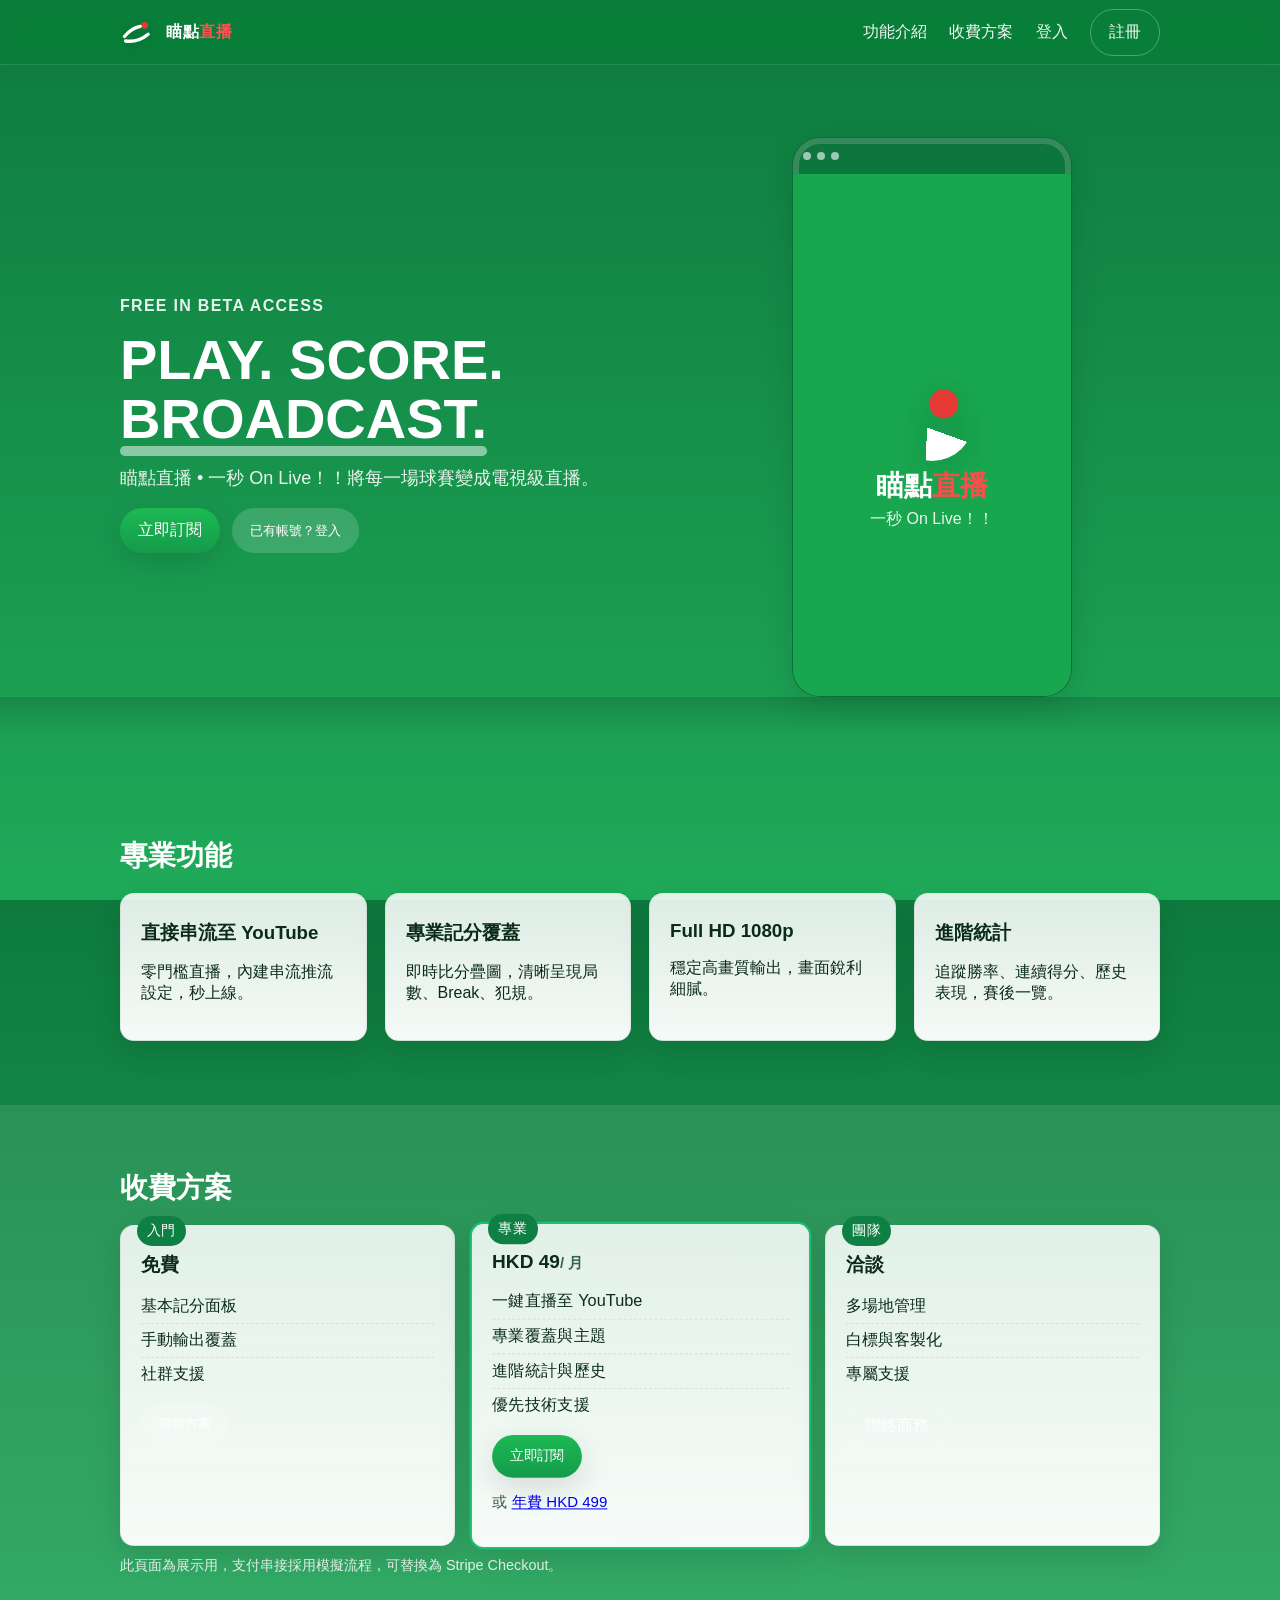
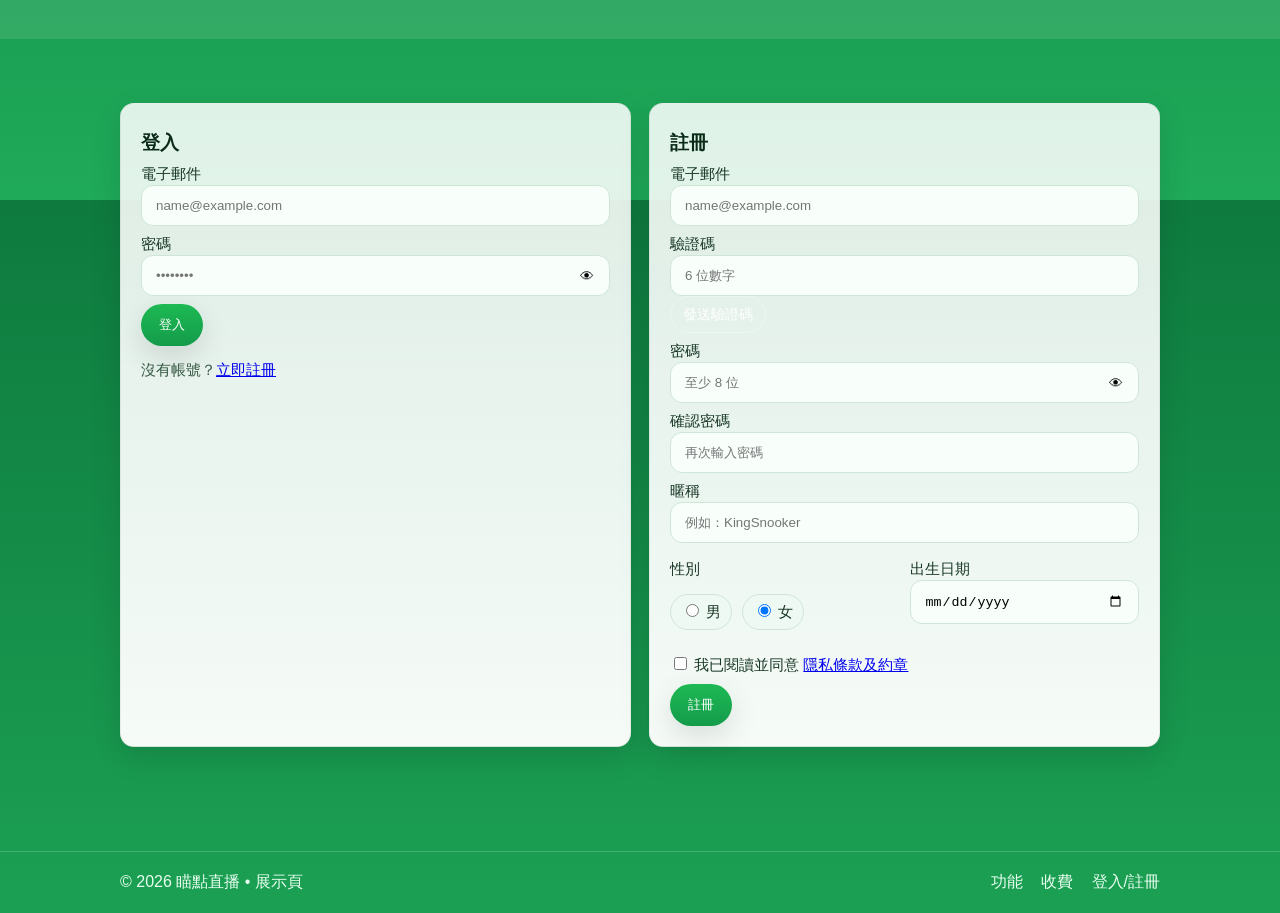
==== index.html @ d19f1be3 "feat: 初版 Landing（Hero/功能/收費/登入註冊/模擬付款）" ====
<!doctype html>
<html lang="zh-Hant">
<head>
  <meta charset="utf-8" />
  <meta name="viewport" content="width=device-width, initial-scale=1" />
  <title>瞄點直播 — 展示站</title>
  <meta name="description" content="瞄點直播，一秒 On Live！展示頁面與收費、註冊、登入介面示例" />
  <link rel="stylesheet" href="styles.css" />
</head>
<body>
  <header class="site-header">
    <div class="container nav">
      <div class="brand">
        <svg width="36" height="36" viewBox="0 0 64 64" class="logo" aria-hidden="true">
          <circle cx="44" cy="20" r="6" fill="#e53935"></circle>
          <path d="M8 40c8-10 17-16 28-18" stroke="#fff" stroke-width="6" fill="none" stroke-linecap="round"></path>
          <path d="M10 48c14 2 28-2 40-12" stroke="#fff" stroke-width="6" fill="none" stroke-linecap="round"></path>
        </svg>
        <span class="brand-name">瞄點<span class="accent">直播</span></span>
      </div>
      <nav class="links">
        <a href="#features">功能介紹</a>
        <a href="#pricing">收費方案</a>
        <a href="#auth" data-open="login">登入</a>
        <a href="#auth" data-open="register" class="btn btn-outline">註冊</a>
      </nav>
    </div>
  </header>

  <main>
    <section class="hero">
      <div class="container hero-inner">
        <div class="hero-copy">
          <p class="kicker">FREE IN BETA ACCESS</p>
          <h1 class="hero-title">PLAY. SCORE. <span class="underline">BROADCAST.</span></h1>
          <p class="subtitle">瞄點直播 • 一秒 On Live！！將每一場球賽變成電視級直播。</p>
          <div class="hero-ctas">
            <a href="#pricing" class="btn btn-primary">立即訂閱</a>
            <button class="btn btn-quiet" data-open="login">已有帳號？登入</button>
          </div>
        </div>
        <div class="hero-art">
          <div class="phone-mock">
            <div class="phone-header">
              <div class="dot"></div><div class="dot"></div><div class="dot"></div>
            </div>
            <div class="phone-screen">
              <div class="splash">
                <div class="splash-logo"></div>
                <div class="splash-title">瞄點<span>直播</span></div>
                <div class="splash-tag">一秒 On Live！！</div>
              </div>
            </div>
          </div>
        </div>
      </div>
      <div class="hero-fade"></div>
    </section>

    <section id="features" class="section">
      <div class="container">
        <h2 class="section-title">專業功能</h2>
        <div class="grid features-grid">
          <div class="card">
            <h3>直接串流至 YouTube</h3>
            <p>零門檻直播，內建串流推流設定，秒上線。</p>
          </div>
          <div class="card">
            <h3>專業記分覆蓋</h3>
            <p>即時比分疊圖，清晰呈現局數、Break、犯規。</p>
          </div>
          <div class="card">
            <h3>Full HD 1080p</h3>
            <p>穩定高畫質輸出，畫面銳利細膩。</p>
          </div>
          <div class="card">
            <h3>進階統計</h3>
            <p>追蹤勝率、連續得分、歷史表現，賽後一覽。</p>
          </div>
        </div>
      </div>
    </section>

    <section id="pricing" class="section alt">
      <div class="container">
        <h2 class="section-title">收費方案</h2>
        <div class="grid pricing-grid">
          <div class="card price">
            <div class="badge">入門</div>
            <h3>免費</h3>
            <ul class="features-list">
              <li>基本記分面板</li>
              <li>手動輸出覆蓋</li>
              <li>社群支援</li>
            </ul>
            <button class="btn btn-quiet" disabled>當前方案</button>
          </div>
          <div class="card price highlight">
            <div class="badge">專業</div>
            <h3>HKD 49<span class="unit">/ 月</span></h3>
            <ul class="features-list">
              <li>一鍵直播至 YouTube</li>
              <li>專業覆蓋與主題</li>
              <li>進階統計與歷史</li>
              <li>優先技術支援</li>
            </ul>
            <button class="btn btn-primary" data-checkout="pro-monthly">立即訂閱</button>
            <p class="subtext">或 <a href="#" data-checkout="pro-yearly">年費 HKD 499</a></p>
          </div>
          <div class="card price">
            <div class="badge">團隊</div>
            <h3>洽談</h3>
            <ul class="features-list">
              <li>多場地管理</li>
              <li>白標與客製化</li>
              <li>專屬支援</li>
            </ul>
            <a class="btn btn-outline" href="#contact" data-open="contact">聯絡商務</a>
          </div>
        </div>
        <div class="payment-note">此頁面為展示用，支付串接採用模擬流程，可替換為 Stripe Checkout。</div>
      </div>
    </section>

    <section id="auth" class="section">
      <div class="container auth-cards">
        <div class="card auth">
          <h3>登入</h3>
          <form id="login-form" autocomplete="on" novalidate>
            <label>電子郵件
              <input type="email" id="login-email" required placeholder="name@example.com" />
            </label>
            <label>密碼
              <div class="input-with-toggle">
                <input type="password" id="login-password" required placeholder="••••••••" />
                <button type="button" class="eye" data-toggle="#login-password" aria-label="顯示/隱藏密碼">👁</button>
              </div>
            </label>
            <button class="btn btn-primary" type="submit">登入</button>
            <p class="subtext">沒有帳號？<a href="#" data-open="register">立即註冊</a></p>
          </form>
        </div>
        <div class="card auth">
          <h3>註冊</h3>
          <form id="register-form" novalidate>
            <label>電子郵件
              <input type="email" id="reg-email" required placeholder="name@example.com" />
            </label>
            <label class="code-row">驗證碼
              <input type="text" id="reg-code" inputmode="numeric" pattern="\\d{6}" placeholder="6 位數字" />
              <button type="button" class="btn btn-outline small" id="send-code">發送驗證碼</button>
            </label>
            <label>密碼
              <div class="input-with-toggle">
                <input type="password" id="reg-password" required minlength="8" placeholder="至少 8 位" />
                <button type="button" class="eye" data-toggle="#reg-password" aria-label="顯示/隱藏密碼">👁</button>
              </div>
            </label>
            <label>確認密碼
              <input type="password" id="reg-password2" required placeholder="再次輸入密碼" />
            </label>
            <label>暱稱
              <input type="text" id="reg-nickname" placeholder="例如：KingSnooker" />
            </label>
            <div class="row">
              <label>性別
                <div class="choices">
                  <label class="chip"><input type="radio" name="gender" value="M" /> 男</label>
                  <label class="chip"><input type="radio" name="gender" value="F" checked /> 女</label>
                </div>
              </label>
              <label>出生日期
                <input type="date" id="reg-dob" />
              </label>
            </div>
            <label class="agree">
              <input type="checkbox" id="reg-accept" required />
              我已閱讀並同意 <a href="#" data-open="terms">隱私條款及約章</a>
            </label>
            <button class="btn btn-primary" type="submit">註冊</button>
          </form>
        </div>
      </div>
    </section>
  </main>

  <footer class="site-footer">
    <div class="container foot-inner">
      <div>© 2026 瞄點直播 • 展示頁</div>
      <div class="foot-links">
        <a href="#features">功能</a>
        <a href="#pricing">收費</a>
        <a href="#auth">登入/註冊</a>
      </div>
    </div>
  </footer>

  <div id="toast" class="toast" role="status" aria-live="polite"></div>

  <dialog id="mock-checkout" class="modal">
    <form method="dialog" class="modal-body">
      <h3>模擬付款</h3>
      <p>方案：<span id="plan-name">Pro 月費</span></p>
      <label>信用卡號
        <input placeholder="4242 4242 4242 4242" />
      </label>
      <label>有效期限
        <input placeholder="MM/YY" />
      </label>
      <label>CVC
        <input placeholder="123" />
      </label>
      <menu class="modal-actions">
        <button value="cancel" class="btn btn-quiet">取消</button>
        <button value="ok" class="btn btn-primary">付款</button>
      </menu>
    </form>
  </dialog>

  <script src="app.js"></script>
</body>
</html>
---- styles.css ----
:root{
  --bg: #0e7a3e;
  --bg2:#1faa59;
  --text:#0b2b18;
  --muted:#2d4a39;
  --surface: #ffffff;
  --accent:#e53935;
  --ring:#1db954;
  --shadow: 0 10px 30px rgba(0,0,0,.12);
  --radius: 14px;
}
*{box-sizing:border-box}
html,body{height:100%}
body{
  margin:0;
  font-family: ui-sans-serif, -apple-system, BlinkMacSystemFont, "Segoe UI", Roboto, "Noto Sans TC", "PingFang TC", "Hiragino Sans", "Microsoft JhengHei", Arial, sans-serif;
  color:#0a2616;
  background:linear-gradient(180deg, var(--bg) 0%, var(--bg2) 100%);
}
.container{max-width:1080px;margin:0 auto;padding:0 20px}
.site-header{
  position:sticky;top:0;z-index:20;
  backdrop-filter:saturate(140%) blur(10px);
  background:rgba(14,122,62,.6);
  border-bottom:1px solid rgba(255,255,255,.12);
}
.nav{display:flex;align-items:center;justify-content:space-between;height:64px}
.brand{display:flex;align-items:center;gap:10px;color:#fff;font-weight:700;letter-spacing:.5px}
.brand .logo{filter:drop-shadow(0 2px 6px rgba(0,0,0,.2))}
.brand-name .accent{color:#ff5252}
.links a{color:#fff;text-decoration:none;margin-left:18px;opacity:.95}
.links a:hover{opacity:1}
.btn{
  display:inline-flex;align-items:center;justify-content:center;
  padding:12px 18px;border-radius:999px;border:1px solid rgba(255,255,255,.3);
  background:rgba(255,255,255,.12);color:#fff;text-decoration:none;cursor:pointer
}
.btn:hover{background:rgba(255,255,255,.18)}
.btn-outline{background:transparent}
.btn-primary{
  background:linear-gradient(180deg,#1db954,#149b4a);border:none;box-shadow:var(--shadow)
}
.btn-quiet{background:rgba(255,255,255,.16);border:none}
.btn.small{padding:8px 12px;font-size:.9rem}
.hero{
  color:#fff;position:relative;padding:72px 0 36px 0;
}
.hero-inner{display:grid;gap:36px;grid-template-columns:1.2fr 1fr;align-items:center}
.kicker{opacity:.9;font-weight:700;letter-spacing:.08em}
.hero-title{font-size:56px;line-height:1.05;margin:.2em 0}
.hero-title .underline{position:relative}
.hero-title .underline:after{
  content:"";position:absolute;left:0;right:0;bottom:-6px;height:10px;background:rgba(255,255,255,.5);border-radius:8px;
}
.subtitle{opacity:.9;font-size:18px}
.hero-ctas{display:flex;gap:12px;margin-top:18px}
.hero-art{display:flex;justify-content:center}
.phone-mock{
  width:280px;height:560px;border-radius:28px;background:#0f8b47;box-shadow:var(--shadow), inset 0 0 0 6px rgba(255,255,255,.2);
  border:1px solid rgba(0,0,0,.2);overflow:hidden;
}
.phone-header{height:36px;display:flex;align-items:center;padding:0 10px;gap:6px;background:rgba(0,0,0,.15)}
.phone-header .dot{width:8px;height:8px;border-radius:50%;background:#fff;opacity:.6}
.phone-screen{height:100%;background:#18a74f;display:flex;align-items:center;justify-content:center}
.splash{color:#fff;text-align:center}
.splash-logo{width:84px;height:84px;margin:0 auto 6px auto;border-radius:50%;
  background: radial-gradient(circle at 64% 32%, var(--accent) 0 14px, transparent 15px),
              conic-gradient(from 110deg at 44% 60%, #fff 0 20%, transparent 0 100%);
  filter:drop-shadow(0 6px 20px rgba(0,0,0,.2));
}
.splash-title{font-weight:800;font-size:28px}
.splash-title span{color:#ff4d4d}
.splash-tag{opacity:.9;margin-top:4px}
.hero-fade{height:40px;background:linear-gradient(180deg,rgba(0,0,0,.15),transparent)}

.section{padding:64px 0;background:transparent}
.section.alt{background:rgba(255,255,255,.1)}
.section-title{color:#fff;font-size:28px;margin:0 0 18px}
.grid{display:grid;gap:18px}
.features-grid{grid-template-columns:repeat(4,1fr)}
.pricing-grid{grid-template-columns:repeat(3,1fr)}
.card{
  background:linear-gradient(180deg, rgba(255,255,255,.86), rgba(255,255,255,.96));
  border:1px solid rgba(0,0,0,.06);
  border-radius:var(--radius);
  box-shadow:var(--shadow);
  padding:20px;color:var(--text)
}
.card h3{margin:6px 0 8px}
.price{position:relative}
.price .badge{
  position:absolute;top:-10px;left:16px;background:#0f8043;color:#fff;
  padding:6px 10px;border-radius:999px;font-size:.85rem;letter-spacing:.02em
}
.price.highlight{transform:scale(1.02);border:2px solid #19c26c}
.price .unit{font-size:.9rem;color:#35604a;font-weight:600}
.features-list{list-style:none;padding:0;margin:12px 0}
.features-list li{padding:6px 0;border-top:1px dashed rgba(0,0,0,.08)}
.features-list li:first-child{border-top:none}
.subtext{color:#375945;font-size:.92rem}
.payment-note{color:#eaf7ef;margin-top:10px;font-size:.9rem}

.auth-cards{display:grid;grid-template-columns:1fr 1fr;gap:18px}
.auth label{display:block;font-size:.95rem;color:#193826;margin:8px 0}
.auth input[type="text"], .auth input[type="email"], .auth input[type="password"], .auth input[type="date"]{
  width:100%;padding:12px 14px;border-radius:12px;border:1px solid #cfe6d7;background:#f8fffb;
}
.input-with-toggle{position:relative}
.input-with-toggle .eye{
  position:absolute;right:10px;top:50%;transform:translateY(-50%);border:none;background:transparent;cursor:pointer;font-size:14px
}
.row{display:grid;grid-template-columns:1fr 1fr;gap:10px}
.choices{display:flex;gap:10px;margin-top:6px}
.chip{display:inline-flex;align-items:center;gap:6px;background:#eff9f3;padding:6px 10px;border-radius:999px;border:1px solid #cfe6d7}
.agree{display:flex;align-items:center;gap:8px;margin:12px 0}
.code-row{display:grid;grid-template-columns:1fr auto;gap:10px;align-items:center}

.site-footer{
  color:#e8fff0;border-top:1px solid rgba(255,255,255,.18);padding:20px 0;margin-top:40px
}
.foot-inner{display:flex;align-items:center;justify-content:space-between}
.foot-links a{color:#e8fff0;text-decoration:none;margin-left:14px}

.toast{
  position:fixed;right:16px;bottom:16px;background:#0f8043;color:#fff;padding:12px 14px;border-radius:12px;
  opacity:0;transform:translateY(8px);transition:.2s;box-shadow:var(--shadow)
}
.toast.show{opacity:1;transform:translateY(0)}

.modal{border:none;border-radius:16px;padding:0}
.modal::backdrop{background:rgba(0,0,0,.4)}
.modal-body{padding:18px 18px 12px}
.modal-body h3{margin:0 0 6px}
.modal-body label{display:block;margin:8px 0}
.modal-body input{width:100%;padding:10px 12px;border-radius:10px;border:1px solid #d7eadd}
.modal-actions{display:flex;justify-content:flex-end;gap:10px;margin-top:12px}

@media (max-width: 960px){
  .hero-inner{grid-template-columns:1fr}
  .features-grid{grid-template-columns:1fr 1fr}
  .pricing-grid{grid-template-columns:1fr}
  .auth-cards{grid-template-columns:1fr}
}
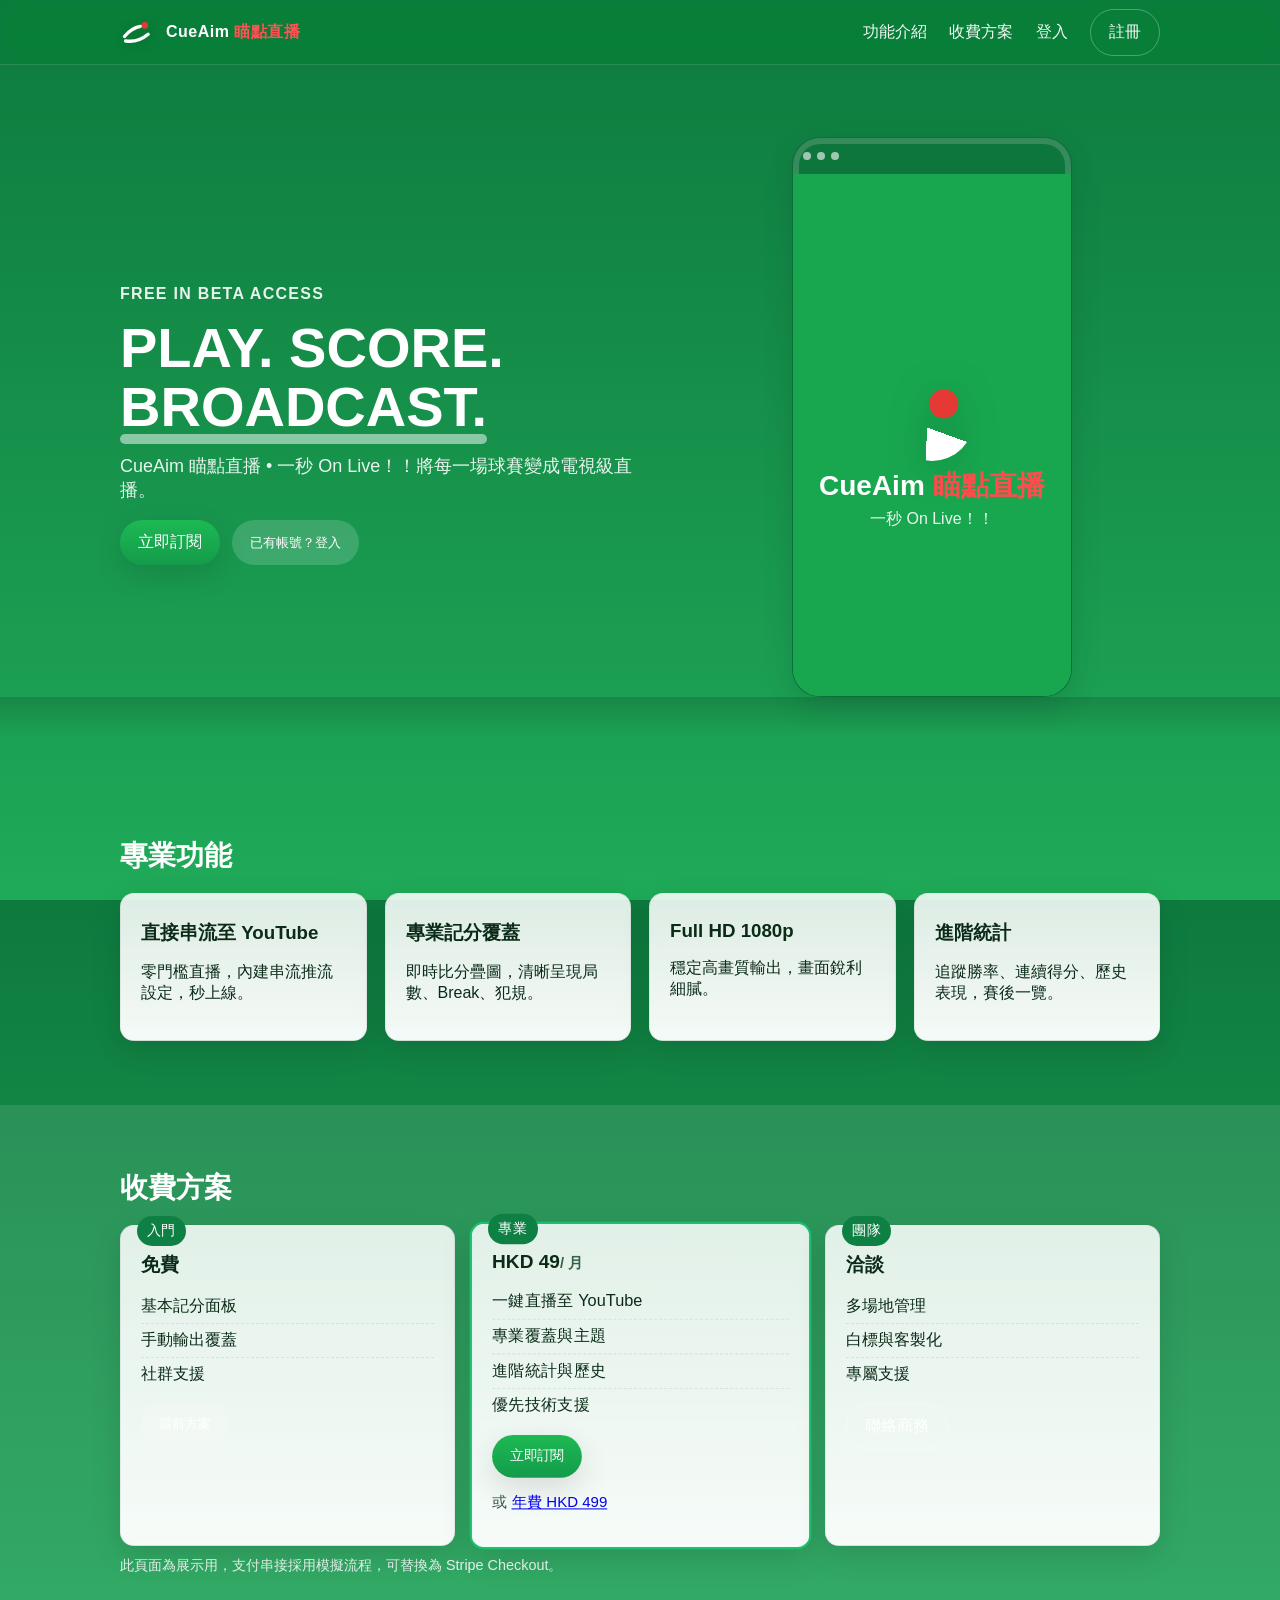
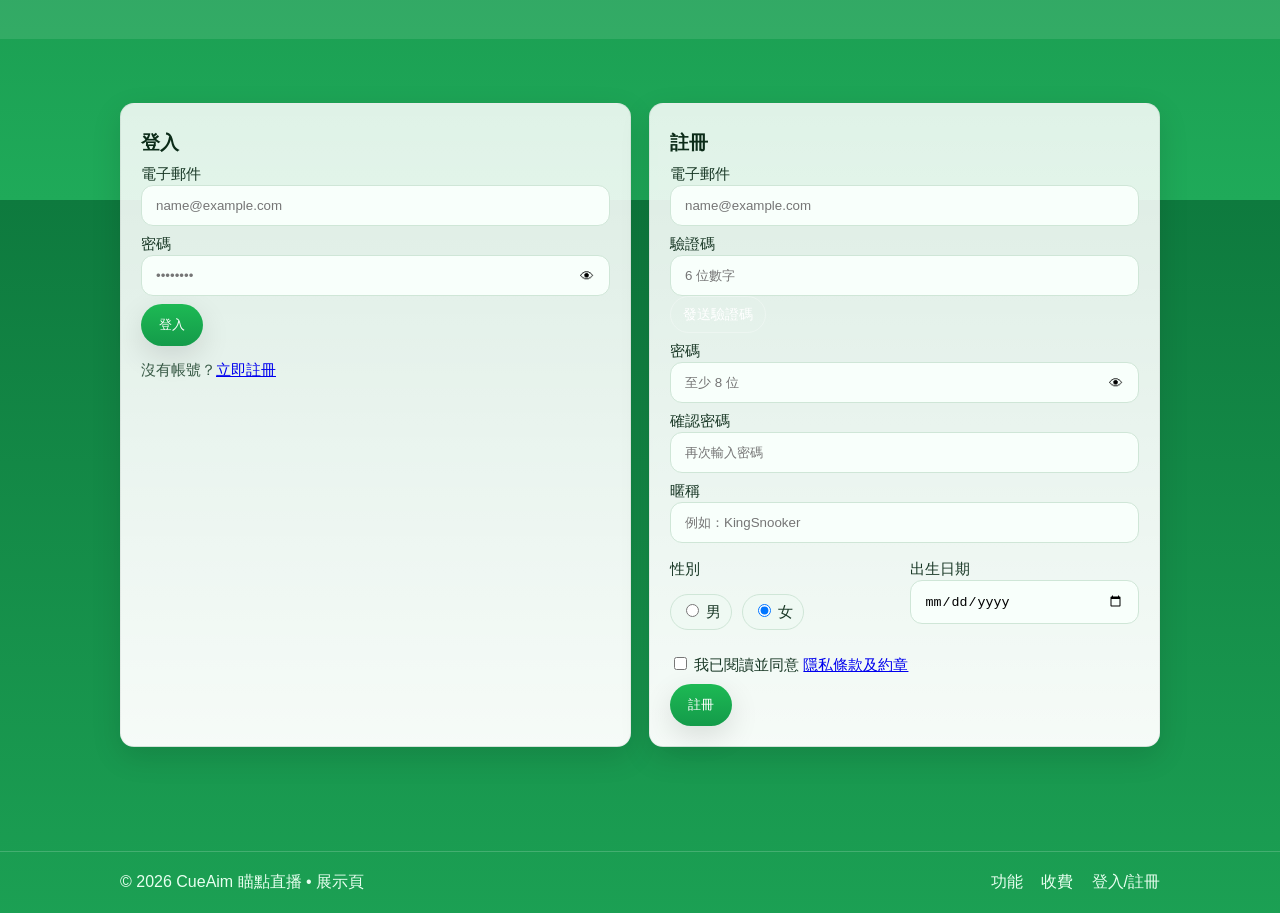
==== commit a70bccae: "feat: 品牌改為 CueAim 瞄點直播；加入高解析 PNG LOGO 載入（assets/logo.png）與 fallback" ====
--- a/index.html
+++ b/index.html
@@ -3,20 +3,21 @@
 <head>
   <meta charset="utf-8" />
   <meta name="viewport" content="width=device-width, initial-scale=1" />
-  <title>瞄點直播 — 展示站</title>
-  <meta name="description" content="瞄點直播，一秒 On Live！展示頁面與收費、註冊、登入介面示例" />
+  <title>CueAim 瞄點直播 — 展示站</title>
+  <meta name="description" content="CueAim 瞄點直播，一秒 On Live！展示頁面與收費、註冊、登入介面示例" />
   <link rel="stylesheet" href="styles.css" />
 </head>
 <body>
   <header class="site-header">
     <div class="container nav">
       <div class="brand">
-        <svg width="36" height="36" viewBox="0 0 64 64" class="logo" aria-hidden="true">
+        <img src="assets/logo.png" alt="CueAim 瞄點直播" class="logo-img" />
+        <svg width="36" height="36" viewBox="0 0 64 64" class="logo logo-svg" aria-hidden="true">
           <circle cx="44" cy="20" r="6" fill="#e53935"></circle>
           <path d="M8 40c8-10 17-16 28-18" stroke="#fff" stroke-width="6" fill="none" stroke-linecap="round"></path>
           <path d="M10 48c14 2 28-2 40-12" stroke="#fff" stroke-width="6" fill="none" stroke-linecap="round"></path>
         </svg>
-        <span class="brand-name">瞄點<span class="accent">直播</span></span>
+        <span class="brand-name">CueAim <span class="accent">瞄點直播</span></span>
       </div>
       <nav class="links">
         <a href="#features">功能介紹</a>
@@ -33,7 +34,7 @@
         <div class="hero-copy">
           <p class="kicker">FREE IN BETA ACCESS</p>
           <h1 class="hero-title">PLAY. SCORE. <span class="underline">BROADCAST.</span></h1>
-          <p class="subtitle">瞄點直播 • 一秒 On Live！！將每一場球賽變成電視級直播。</p>
+          <p class="subtitle">CueAim 瞄點直播 • 一秒 On Live！！將每一場球賽變成電視級直播。</p>
           <div class="hero-ctas">
             <a href="#pricing" class="btn btn-primary">立即訂閱</a>
             <button class="btn btn-quiet" data-open="login">已有帳號？登入</button>
@@ -46,8 +47,9 @@
             </div>
             <div class="phone-screen">
               <div class="splash">
+                <img src="assets/logo.png" alt="CueAim 瞄點直播" class="splash-logo-img" />
                 <div class="splash-logo"></div>
-                <div class="splash-title">瞄點<span>直播</span></div>
+                <div class="splash-title">CueAim <span>瞄點直播</span></div>
                 <div class="splash-tag">一秒 On Live！！</div>
               </div>
             </div>
@@ -186,7 +188,7 @@
 
   <footer class="site-footer">
     <div class="container foot-inner">
-      <div>© 2026 瞄點直播 • 展示頁</div>
+      <div>© 2026 CueAim 瞄點直播 • 展示頁</div>
       <div class="foot-links">
         <a href="#features">功能</a>
         <a href="#pricing">收費</a>
--- a/styles.css
+++ b/styles.css
@@ -27,6 +27,9 @@
 .nav{display:flex;align-items:center;justify-content:space-between;height:64px}
 .brand{display:flex;align-items:center;gap:10px;color:#fff;font-weight:700;letter-spacing:.5px}
 .brand .logo{filter:drop-shadow(0 2px 6px rgba(0,0,0,.2))}
+.logo-img{display:none;height:36px;width:auto;image-rendering:-webkit-optimize-contrast;image-rendering:crisp-edges}
+.has-logo-img .logo-img{display:block}
+.has-logo-img .logo-svg{display:none}
 .brand-name .accent{color:#ff5252}
 .links a{color:#fff;text-decoration:none;margin-left:18px;opacity:.95}
 .links a:hover{opacity:1}
@@ -63,6 +66,9 @@
 .phone-header .dot{width:8px;height:8px;border-radius:50%;background:#fff;opacity:.6}
 .phone-screen{height:100%;background:#18a74f;display:flex;align-items:center;justify-content:center}
 .splash{color:#fff;text-align:center}
+.splash-logo-img{display:none;width:120px;height:auto;margin:0 auto 6px auto;image-rendering:-webkit-optimize-contrast;image-rendering:crisp-edges}
+.has-logo-img .splash-logo-img{display:block}
+.has-logo-img .splash-logo{display:none}
 .splash-logo{width:84px;height:84px;margin:0 auto 6px auto;border-radius:50%;
   background: radial-gradient(circle at 64% 32%, var(--accent) 0 14px, transparent 15px),
               conic-gradient(from 110deg at 44% 60%, #fff 0 20%, transparent 0 100%);
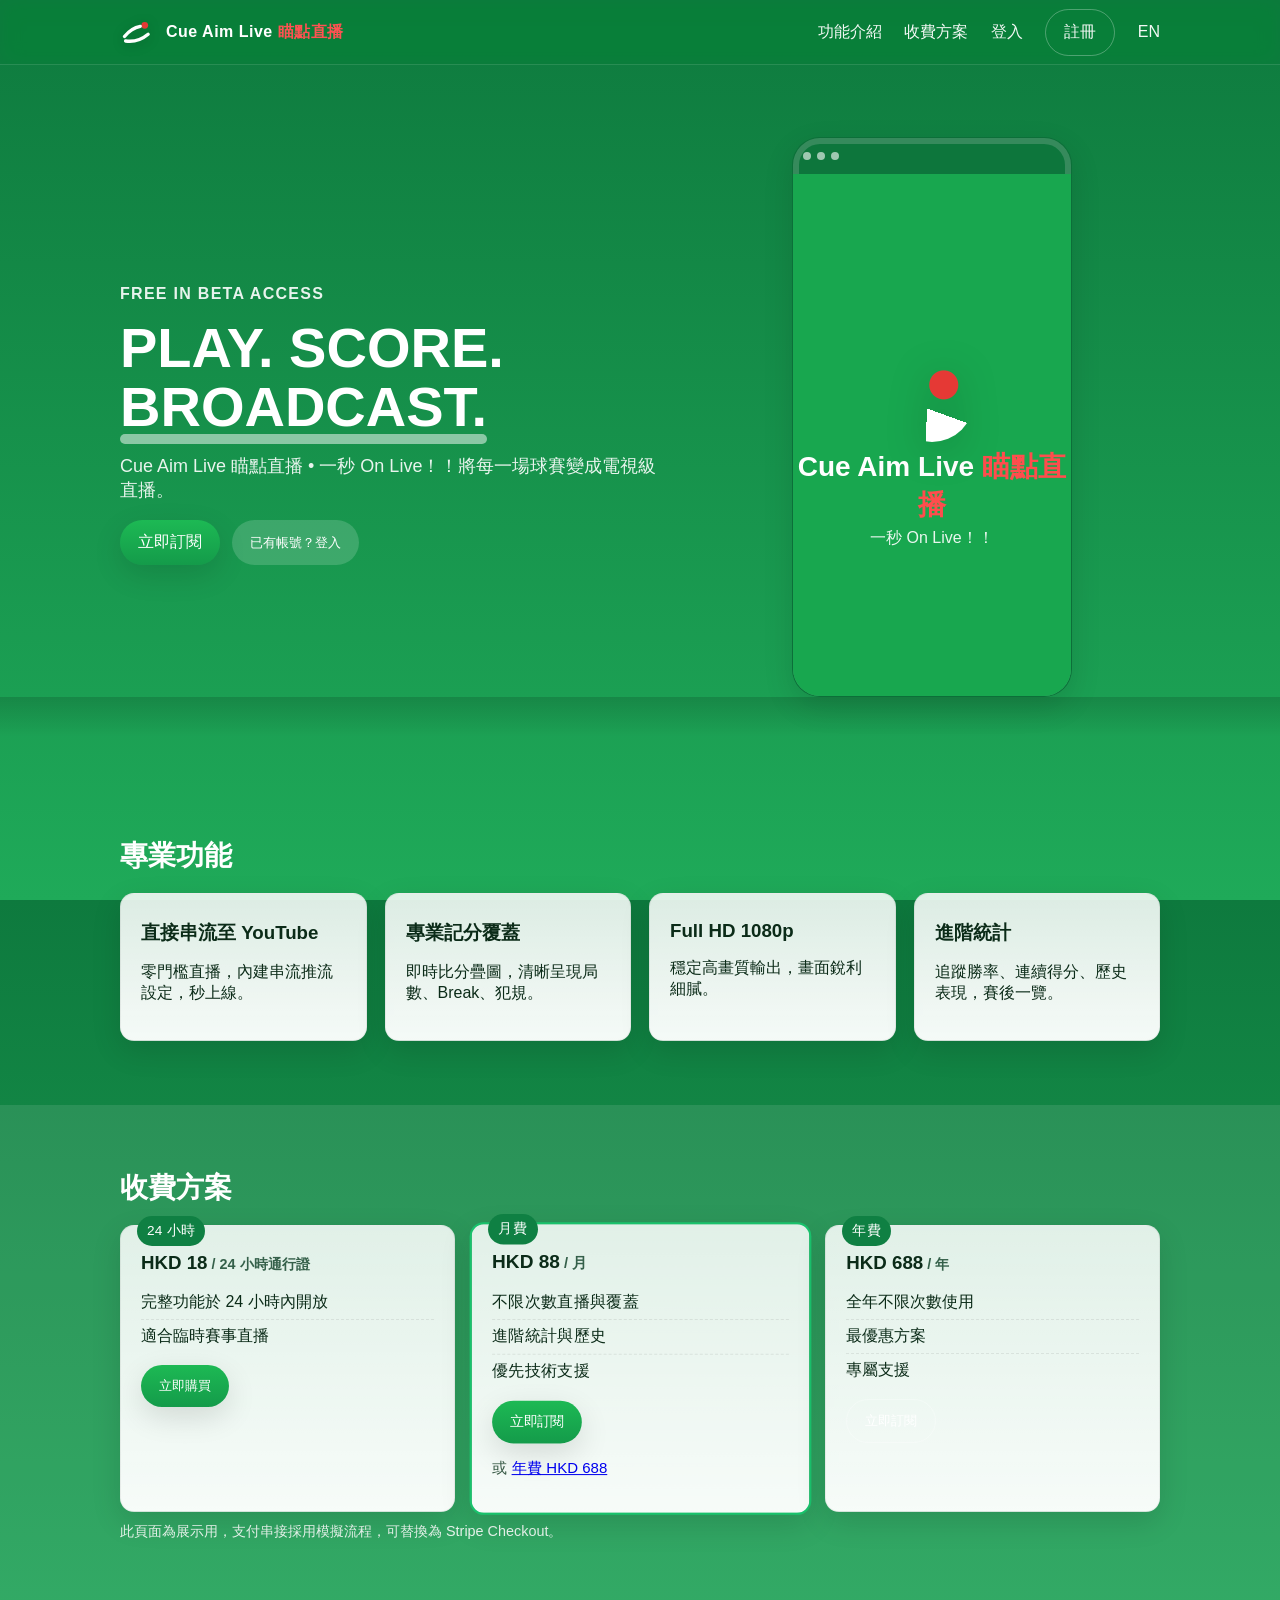
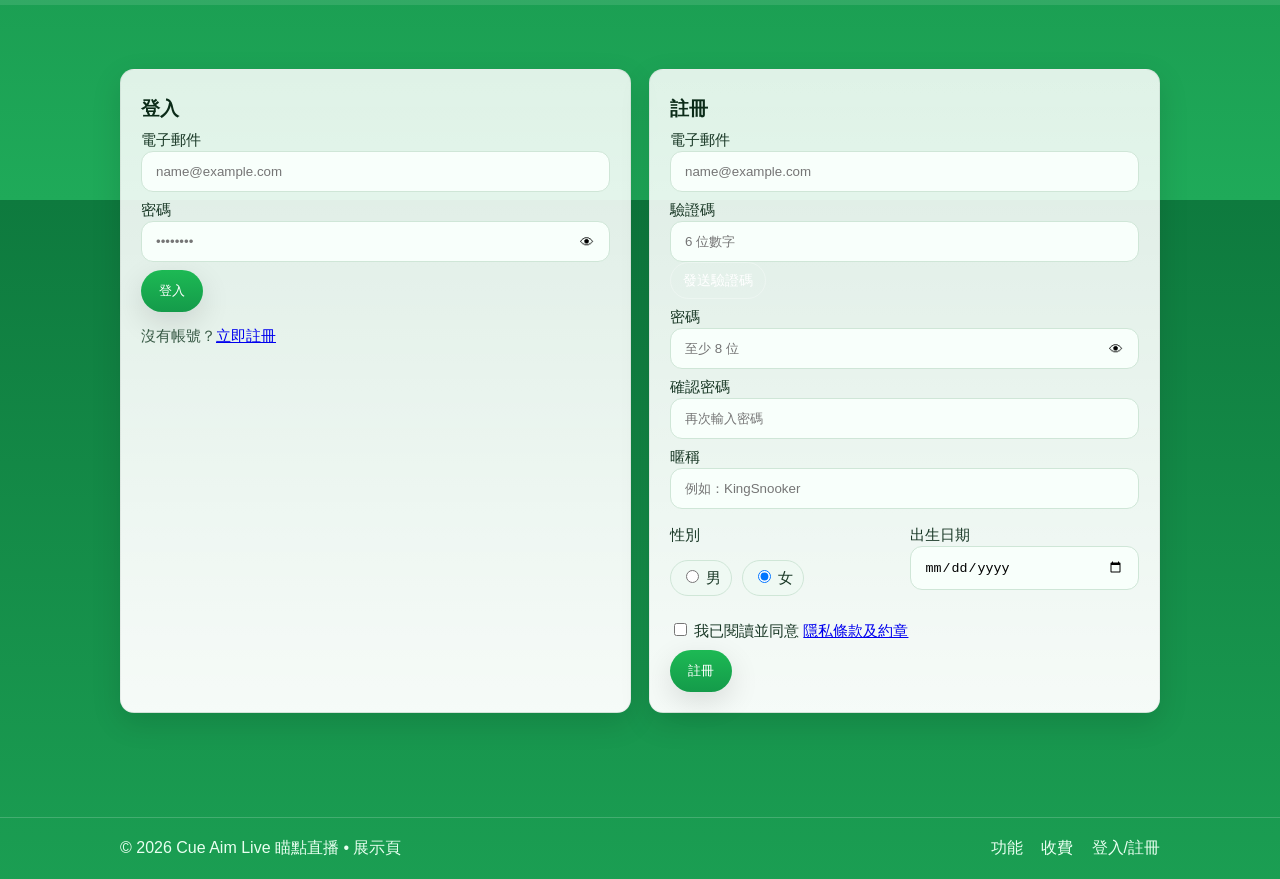
==== commit d9b7528b: "feat: 新增英文版 en.html；更新收費方案（24h  / 月 / 年）；英文品名更正為 Cue Aim Live；Checkout 對話框對應方案" ====
--- a/index.html
+++ b/index.html
@@ -3,27 +3,28 @@
 <head>
   <meta charset="utf-8" />
   <meta name="viewport" content="width=device-width, initial-scale=1" />
-  <title>CueAim 瞄點直播 — 展示站</title>
-  <meta name="description" content="CueAim 瞄點直播，一秒 On Live！展示頁面與收費、註冊、登入介面示例" />
+  <title>Cue Aim Live 瞄點直播 — 展示站</title>
+  <meta name="description" content="Cue Aim Live 瞄點直播，一秒 On Live！展示頁面與收費、註冊、登入介面示例" />
   <link rel="stylesheet" href="styles.css" />
 </head>
 <body>
   <header class="site-header">
     <div class="container nav">
       <div class="brand">
-        <img src="assets/logo.png" alt="CueAim 瞄點直播" class="logo-img" />
+        <img src="assets/logo.png" alt="Cue Aim Live 瞄點直播" class="logo-img" />
         <svg width="36" height="36" viewBox="0 0 64 64" class="logo logo-svg" aria-hidden="true">
           <circle cx="44" cy="20" r="6" fill="#e53935"></circle>
           <path d="M8 40c8-10 17-16 28-18" stroke="#fff" stroke-width="6" fill="none" stroke-linecap="round"></path>
           <path d="M10 48c14 2 28-2 40-12" stroke="#fff" stroke-width="6" fill="none" stroke-linecap="round"></path>
         </svg>
-        <span class="brand-name">CueAim <span class="accent">瞄點直播</span></span>
+        <span class="brand-name">Cue Aim Live <span class="accent">瞄點直播</span></span>
       </div>
       <nav class="links">
         <a href="#features">功能介紹</a>
         <a href="#pricing">收費方案</a>
         <a href="#auth" data-open="login">登入</a>
         <a href="#auth" data-open="register" class="btn btn-outline">註冊</a>
+        <a href="en.html" aria-label="English" title="English">EN</a>
       </nav>
     </div>
   </header>
@@ -34,7 +35,7 @@
         <div class="hero-copy">
           <p class="kicker">FREE IN BETA ACCESS</p>
           <h1 class="hero-title">PLAY. SCORE. <span class="underline">BROADCAST.</span></h1>
-          <p class="subtitle">CueAim 瞄點直播 • 一秒 On Live！！將每一場球賽變成電視級直播。</p>
+          <p class="subtitle">Cue Aim Live 瞄點直播 • 一秒 On Live！！將每一場球賽變成電視級直播。</p>
           <div class="hero-ctas">
             <a href="#pricing" class="btn btn-primary">立即訂閱</a>
             <button class="btn btn-quiet" data-open="login">已有帳號？登入</button>
@@ -47,9 +48,9 @@
             </div>
             <div class="phone-screen">
               <div class="splash">
-                <img src="assets/logo.png" alt="CueAim 瞄點直播" class="splash-logo-img" />
+                <img src="assets/logo.png" alt="Cue Aim Live 瞄點直播" class="splash-logo-img" />
                 <div class="splash-logo"></div>
-                <div class="splash-title">CueAim <span>瞄點直播</span></div>
+                <div class="splash-title">Cue Aim Live <span>瞄點直播</span></div>
                 <div class="splash-tag">一秒 On Live！！</div>
               </div>
             </div>
@@ -88,36 +89,34 @@
         <h2 class="section-title">收費方案</h2>
         <div class="grid pricing-grid">
           <div class="card price">
-            <div class="badge">入門</div>
-            <h3>免費</h3>
+            <div class="badge">24 小時</div>
+            <h3>HKD 18<span class="unit"> / 24 小時通行證</span></h3>
             <ul class="features-list">
-              <li>基本記分面板</li>
-              <li>手動輸出覆蓋</li>
-              <li>社群支援</li>
+              <li>完整功能於 24 小時內開放</li>
+              <li>適合臨時賽事直播</li>
             </ul>
-            <button class="btn btn-quiet" disabled>當前方案</button>
+            <button class="btn btn-primary" data-checkout="pass-24h">立即購買</button>
           </div>
           <div class="card price highlight">
-            <div class="badge">專業</div>
-            <h3>HKD 49<span class="unit">/ 月</span></h3>
+            <div class="badge">月費</div>
+            <h3>HKD 88<span class="unit"> / 月</span></h3>
             <ul class="features-list">
-              <li>一鍵直播至 YouTube</li>
-              <li>專業覆蓋與主題</li>
+              <li>不限次數直播與覆蓋</li>
               <li>進階統計與歷史</li>
               <li>優先技術支援</li>
             </ul>
-            <button class="btn btn-primary" data-checkout="pro-monthly">立即訂閱</button>
-            <p class="subtext">或 <a href="#" data-checkout="pro-yearly">年費 HKD 499</a></p>
+            <button class="btn btn-primary" data-checkout="monthly">立即訂閱</button>
+            <p class="subtext">或 <a href="#" data-checkout="annual">年費 HKD 688</a></p>
           </div>
           <div class="card price">
-            <div class="badge">團隊</div>
-            <h3>洽談</h3>
+            <div class="badge">年費</div>
+            <h3>HKD 688<span class="unit"> / 年</span></h3>
             <ul class="features-list">
-              <li>多場地管理</li>
-              <li>白標與客製化</li>
+              <li>全年不限次數使用</li>
+              <li>最優惠方案</li>
               <li>專屬支援</li>
             </ul>
-            <a class="btn btn-outline" href="#contact" data-open="contact">聯絡商務</a>
+            <button class="btn btn-outline" data-checkout="annual">立即訂閱</button>
           </div>
         </div>
         <div class="payment-note">此頁面為展示用，支付串接採用模擬流程，可替換為 Stripe Checkout。</div>
@@ -188,7 +187,7 @@
 
   <footer class="site-footer">
     <div class="container foot-inner">
-      <div>© 2026 CueAim 瞄點直播 • 展示頁</div>
+      <div>© 2026 Cue Aim Live 瞄點直播 • 展示頁</div>
       <div class="foot-links">
         <a href="#features">功能</a>
         <a href="#pricing">收費</a>
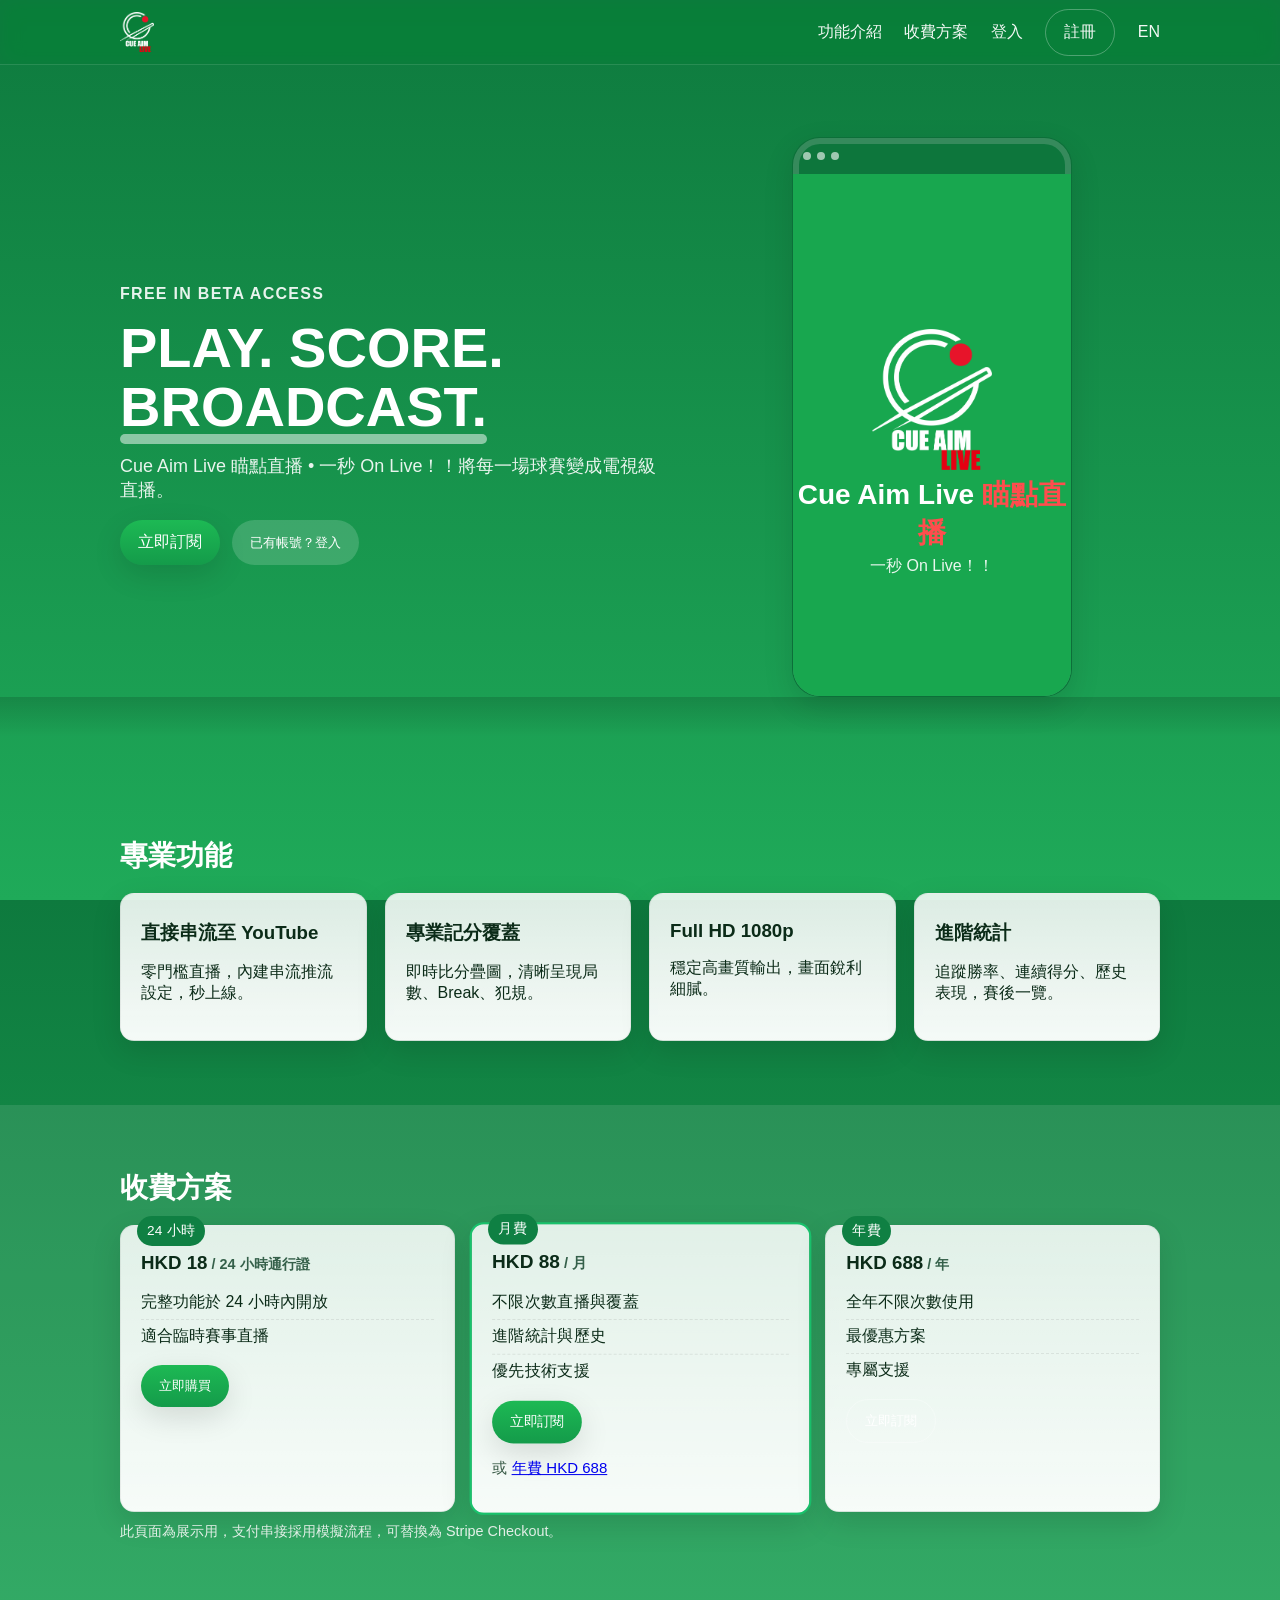
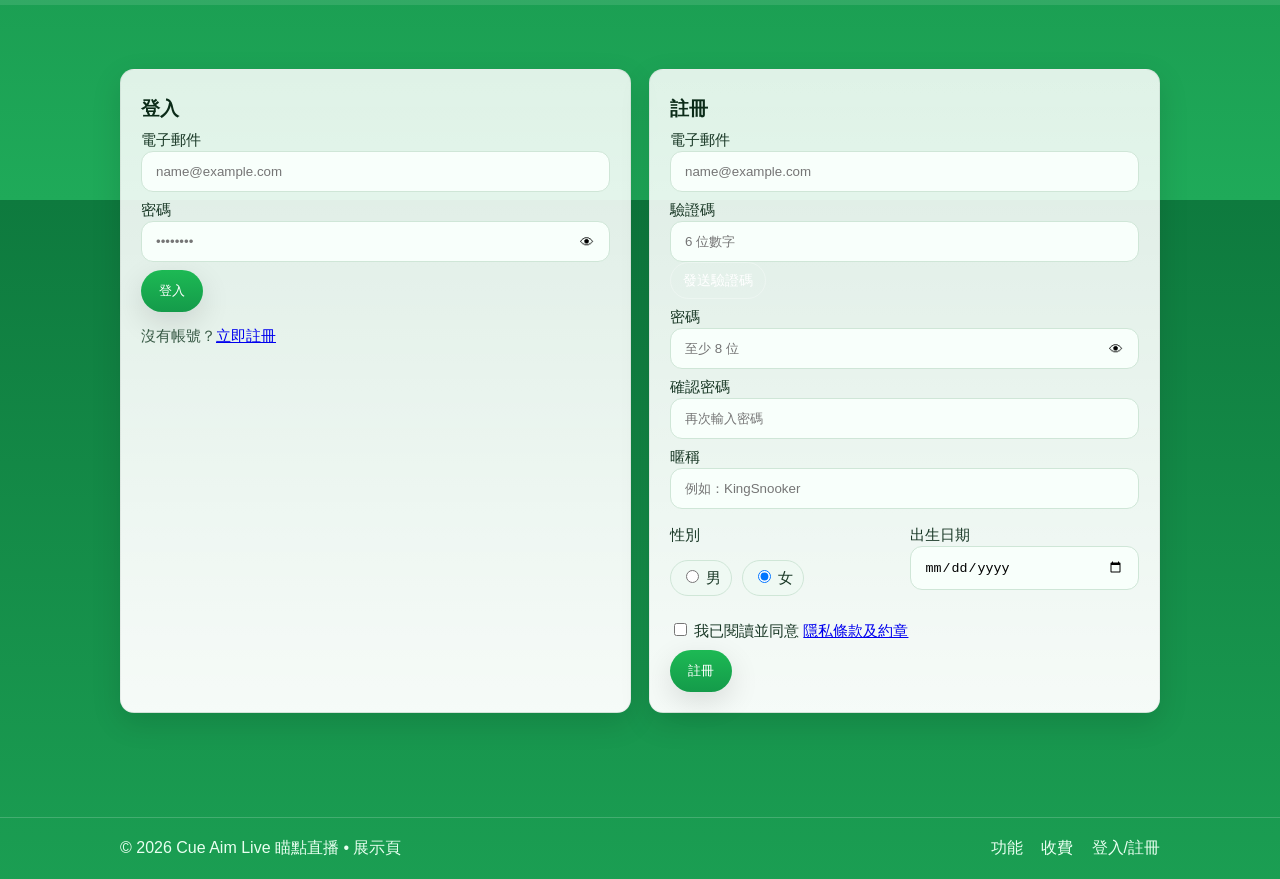
==== commit ec3dda93: "feat: 頁面加入 Google 登入（GIS）；在登入卡片渲染按鈕；支援以 localStorage 設定 client_id" ====
--- a/index.html
+++ b/index.html
@@ -6,6 +6,7 @@
   <title>Cue Aim Live 瞄點直播 — 展示站</title>
   <meta name="description" content="Cue Aim Live 瞄點直播，一秒 On Live！展示頁面與收費、註冊、登入介面示例" />
   <link rel="stylesheet" href="styles.css" />
+  <script src="https://accounts.google.com/gsi/client" async defer></script>
 </head>
 <body>
   <header class="site-header">
@@ -140,6 +141,9 @@
             <button class="btn btn-primary" type="submit">登入</button>
             <p class="subtext">沒有帳號？<a href="#" data-open="register">立即註冊</a></p>
           </form>
+          <div class="oauth">
+            <div id="google-signin" data-client-id=""></div>
+          </div>
         </div>
         <div class="card auth">
           <h3>註冊</h3>
--- a/styles.css
+++ b/styles.css
@@ -27,9 +27,10 @@
 .nav{display:flex;align-items:center;justify-content:space-between;height:64px}
 .brand{display:flex;align-items:center;gap:10px;color:#fff;font-weight:700;letter-spacing:.5px}
 .brand .logo{filter:drop-shadow(0 2px 6px rgba(0,0,0,.2))}
-.logo-img{display:none;height:36px;width:auto;image-rendering:-webkit-optimize-contrast;image-rendering:crisp-edges}
+.logo-img{display:none;height:40px;width:auto;image-rendering:-webkit-optimize-contrast;image-rendering:crisp-edges}
 .has-logo-img .logo-img{display:block}
 .has-logo-img .logo-svg{display:none}
+.brand-name{display:none}
 .brand-name .accent{color:#ff5252}
 .links a{color:#fff;text-decoration:none;margin-left:18px;opacity:.95}
 .links a:hover{opacity:1}
@@ -120,6 +121,7 @@
 .chip{display:inline-flex;align-items:center;gap:6px;background:#eff9f3;padding:6px 10px;border-radius:999px;border:1px solid #cfe6d7}
 .agree{display:flex;align-items:center;gap:8px;margin:12px 0}
 .code-row{display:grid;grid-template-columns:1fr auto;gap:10px;align-items:center}
+.oauth{margin-top:10px;display:flex;justify-content:center}
 
 .site-footer{
   color:#e8fff0;border-top:1px solid rgba(255,255,255,.18);padding:20px 0;margin-top:40px
